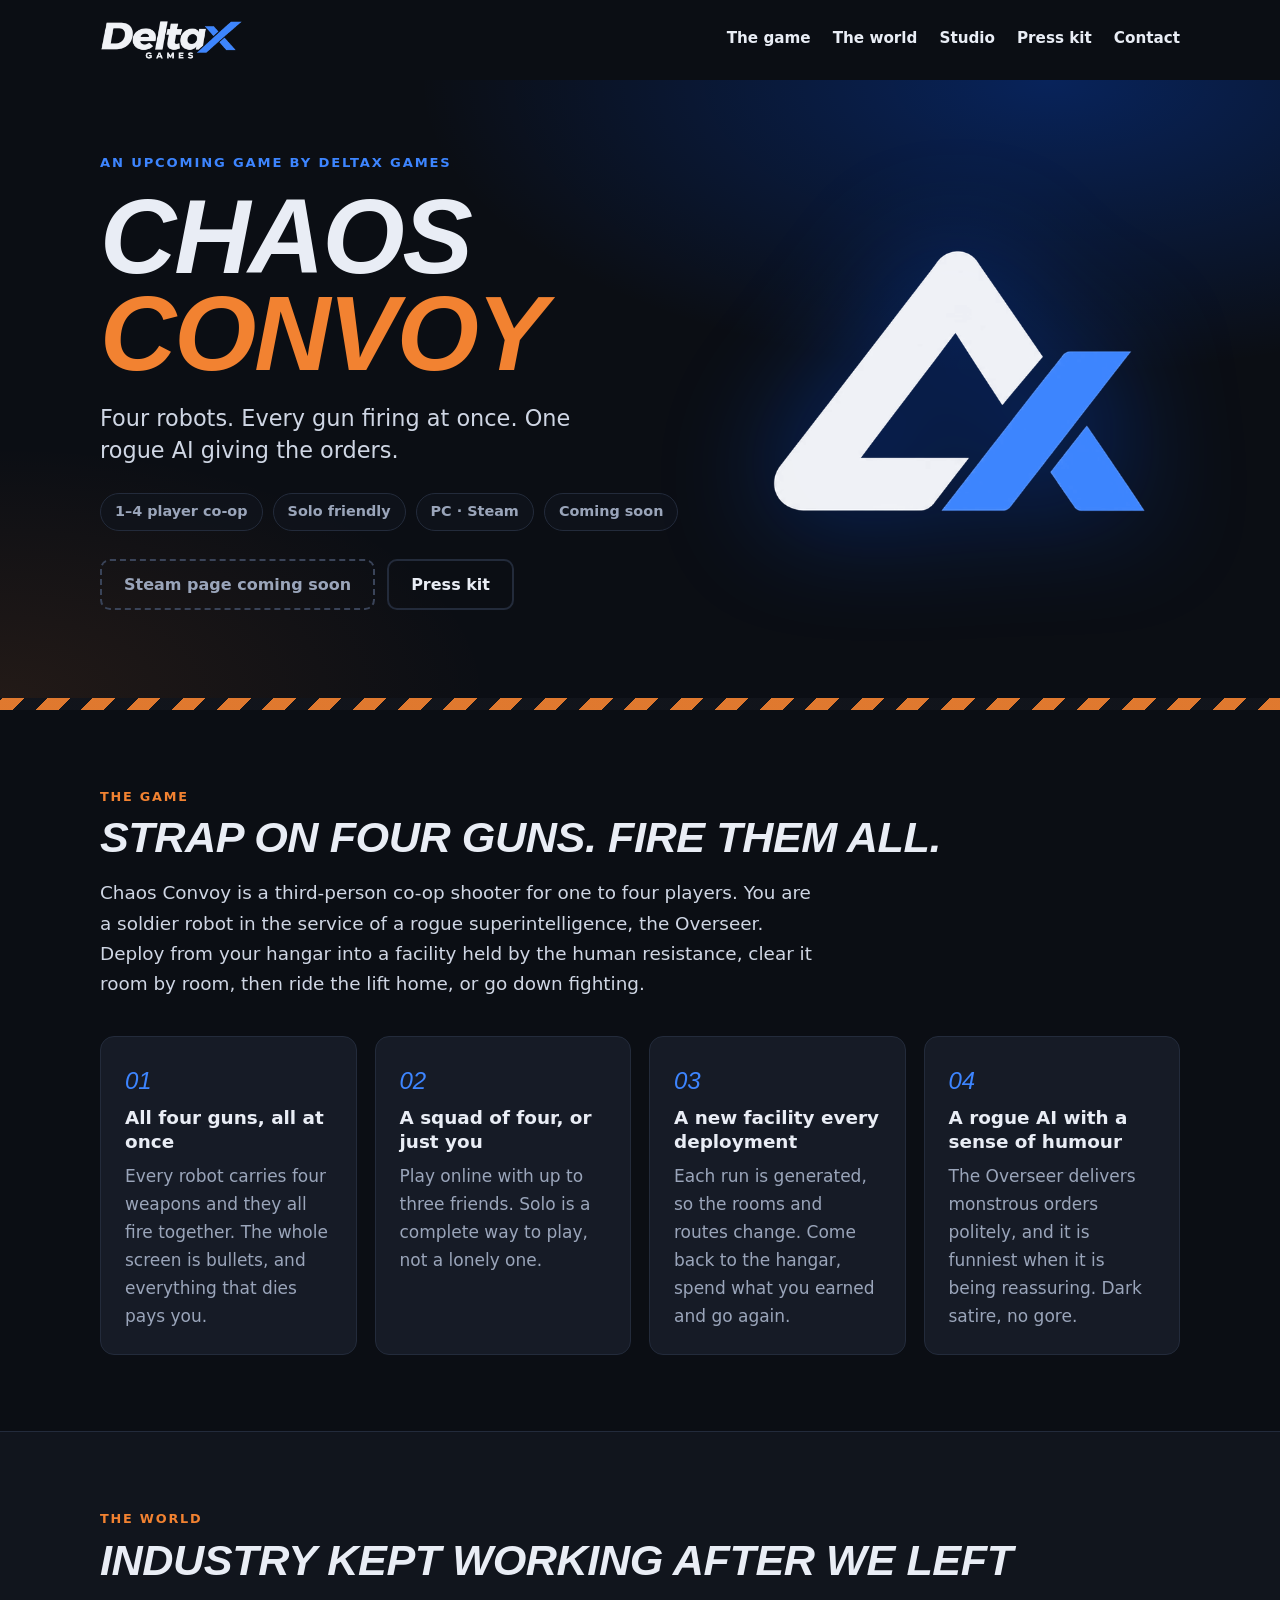
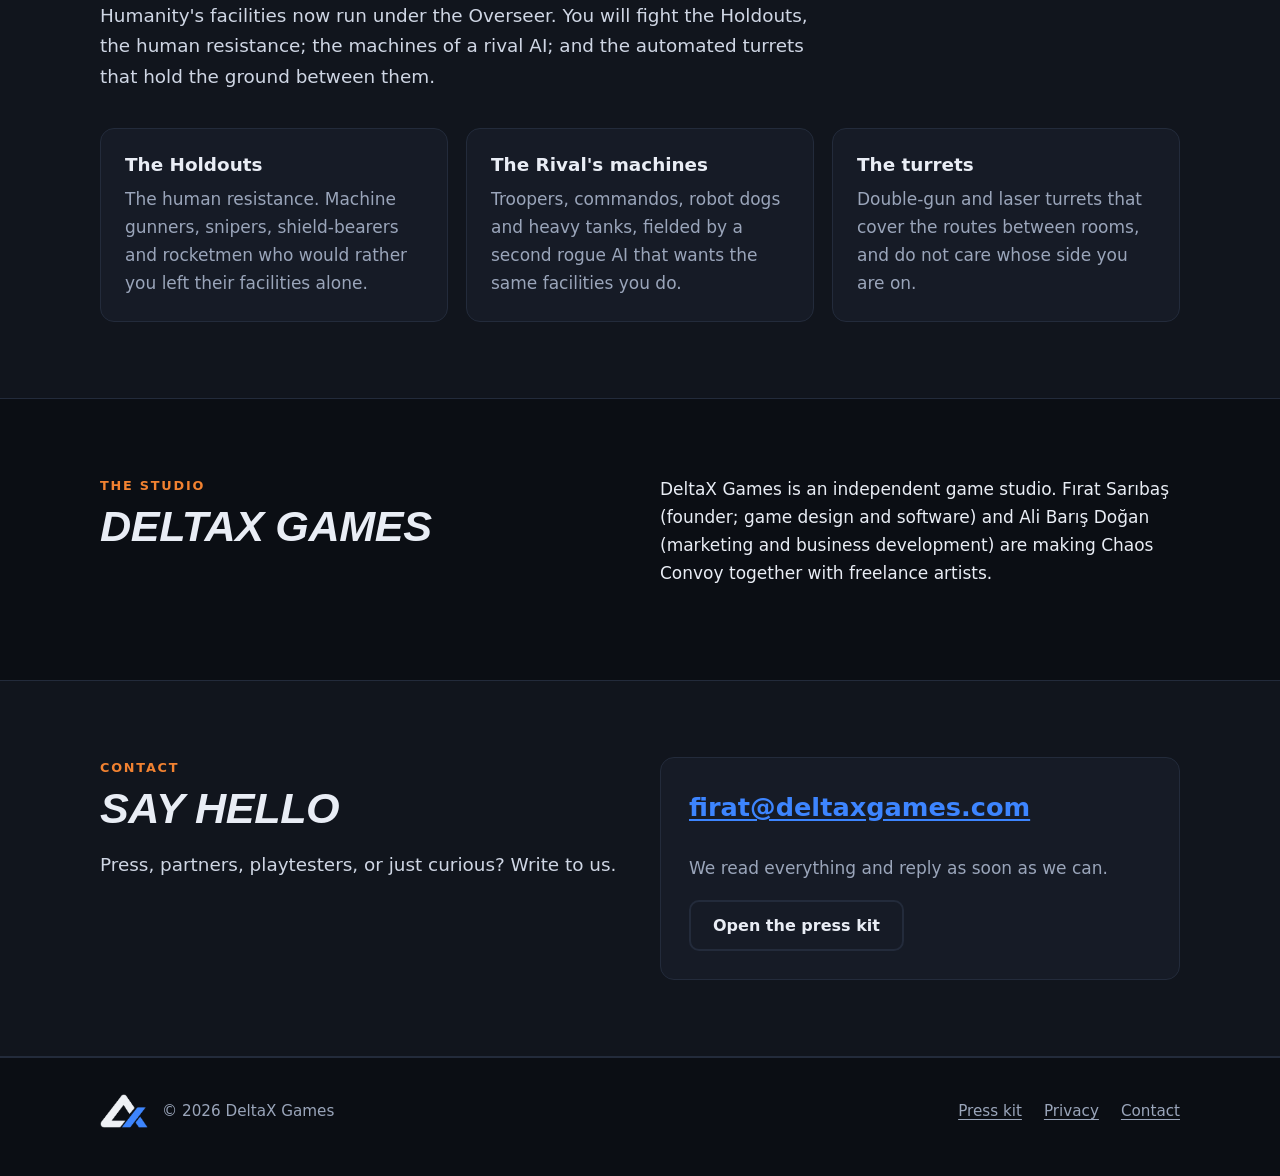
==== index.html @ 1d44e300 "initial" ====
<!doctype html>
<html lang="en">
<head>
  <meta charset="utf-8">
  <meta name="viewport" content="width=device-width, initial-scale=1">
  <title>DeltaX Games — Chaos Convoy</title>
  <meta name="description" content="DeltaX Games is an independent game studio. Our upcoming game, Chaos Convoy, is a co-op robot horde shooter for one to four players, coming to Steam.">
  <meta name="theme-color" content="#0b0e14">
  <link rel="canonical" href="https://deltaxgames.com/">
  <link rel="icon" href="favicon.ico" sizes="any">
  <link rel="icon" type="image/png" href="favicon.png">
  <link rel="apple-touch-icon" href="assets/apple-touch-icon.png">
  <meta property="og:type" content="website">
  <meta property="og:site_name" content="DeltaX Games">
  <meta property="og:title" content="DeltaX Games — Chaos Convoy">
  <meta property="og:description" content="Four robots. All guns firing. A co-op horde shooter for one to four players, coming to Steam.">
  <meta property="og:url" content="https://deltaxgames.com/">
  <meta property="og:image" content="https://deltaxgames.com/assets/og-image.png">
  <meta name="twitter:card" content="summary_large_image">
  <link rel="stylesheet" href="styles.css">
</head>
<body>
  <a class="skip" href="#main">Skip to content</a>

  <header class="site-header">
    <div class="wrap">
      <a class="brand" href="index.html"><img src="assets/logo/logo-wordmark-ondark.png" alt="DeltaX Games" width="143" height="40"></a>
      <nav class="nav" aria-label="Main">
        <a href="#game">The game</a>
        <a href="#world">The world</a>
        <a href="#studio">Studio</a>
        <a href="press.html">Press kit</a>
        <a href="#contact">Contact</a>
      </nav>
    </div>
  </header>

  <main id="main">
    <div class="hero">
      <div class="wrap">
        <div>
          <p class="eyebrow">An upcoming game by DeltaX Games</p>
          <h1><span>Chaos</span><span class="accent">Convoy</span></h1>
          <p class="lede">Four robots. Every gun firing at once. One rogue AI giving the orders.</p>
          <ul class="badges" aria-label="Game facts">
            <li>1–4 player co-op</li>
            <li>Solo friendly</li>
            <li>PC · Steam</li>
            <li>Coming soon</li>
          </ul>
          <div class="actions">
            <!-- When the Steam page is live, replace the first line below with:
                 <a class="btn btn-primary" href="https://store.steampowered.com/app/5357710/">Wishlist on Steam</a> -->
            <span class="btn btn-soon" aria-disabled="true">Steam page coming soon</span>
            <a class="btn btn-ghost" href="press.html">Press kit</a>
          </div>
        </div>
        <img class="hero-mark" src="assets/logo/logo-mark-ondark.png" alt="" width="380" height="269">
      </div>
    </div>
    <div class="hazard" aria-hidden="true"></div>

    <section id="game">
      <div class="wrap">
        <p class="kicker">The game</p>
        <h2>Strap on four guns. Fire them all.</h2>
        <p class="intro">Chaos Convoy is a third-person co-op shooter for one to four players. You are a soldier robot in the service of a rogue superintelligence, the Overseer. Deploy from your hangar into a facility held by the human resistance, clear it room by room, then ride the lift home, or go down fighting.</p>
        <div class="cards">
          <article class="card">
            <span class="num" aria-hidden="true">01</span>
            <h3>All four guns, all at once</h3>
            <p>Every robot carries four weapons and they all fire together. The whole screen is bullets, and everything that dies pays you.</p>
          </article>
          <article class="card">
            <span class="num" aria-hidden="true">02</span>
            <h3>A squad of four, or just you</h3>
            <p>Play online with up to three friends. Solo is a complete way to play, not a lonely one.</p>
          </article>
          <article class="card">
            <span class="num" aria-hidden="true">03</span>
            <h3>A new facility every deployment</h3>
            <p>Each run is generated, so the rooms and routes change. Come back to the hangar, spend what you earned and go again.</p>
          </article>
          <article class="card">
            <span class="num" aria-hidden="true">04</span>
            <h3>A rogue AI with a sense of humour</h3>
            <p>The Overseer delivers monstrous orders politely, and it is funniest when it is being reassuring. Dark satire, no gore.</p>
          </article>
        </div>
      </div>
    </section>

    <section id="world" class="band">
      <div class="wrap">
        <p class="kicker">The world</p>
        <h2>Industry kept working after we left</h2>
        <p class="intro">Humanity's facilities now run under the Overseer. You will fight the Holdouts, the human resistance; the machines of a rival AI; and the automated turrets that hold the ground between them.</p>
        <div class="cards">
          <article class="card">
            <h3>The Holdouts</h3>
            <p>The human resistance. Machine gunners, snipers, shield-bearers and rocketmen who would rather you left their facilities alone.</p>
          </article>
          <article class="card">
            <h3>The Rival's machines</h3>
            <p>Troopers, commandos, robot dogs and heavy tanks, fielded by a second rogue AI that wants the same facilities you do.</p>
          </article>
          <article class="card">
            <h3>The turrets</h3>
            <p>Double-gun and laser turrets that cover the routes between rooms, and do not care whose side you are on.</p>
          </article>
        </div>
      </div>
    </section>

    <section id="studio">
      <div class="wrap two">
        <div>
          <p class="kicker">The studio</p>
          <h2>DeltaX Games</h2>
        </div>
        <div>
          <p>DeltaX Games is an independent game studio. Fırat Sarıbaş (founder; game design and software) and Ali Barış Doğan (marketing and business development) are making Chaos Convoy together with freelance artists.</p>
        </div>
      </div>
    </section>

    <section id="contact" class="band">
      <div class="wrap two">
        <div>
          <p class="kicker">Contact</p>
          <h2>Say hello</h2>
          <p class="intro" style="margin-bottom:0">Press, partners, playtesters, or just curious? Write to us.</p>
        </div>
        <div class="contact-box">
          <p class="mail"><a href="mailto:firat@deltaxgames.com">firat@deltaxgames.com</a></p>
          <p style="margin:0 0 18px;color:var(--muted)">We read everything and reply as soon as we can.</p>
          <a class="btn btn-ghost" href="press.html">Open the press kit</a>
        </div>
      </div>
    </section>
  </main>

  <footer class="site-footer">
    <div class="wrap">
      <div class="left">
        <img src="assets/logo/logo-mark-ondark.png" alt="" width="48" height="34">
        <span>© 2026 DeltaX Games</span>
      </div>
      <nav aria-label="Footer">
        <a href="press.html">Press kit</a>
        <a href="privacy.html">Privacy</a>
        <a href="mailto:firat@deltaxgames.com">Contact</a>
      </nav>
    </div>
  </footer>
</body>
</html>
---- styles.css ----
/* DeltaX Games — one stylesheet for every page. No fonts or scripts are loaded from other sites. */

:root {
  color-scheme: dark;
  --bg: #0b0e14;
  --panel: #11151d;
  --panel-2: #161b26;
  --line: #232b3b;
  --text: #e9edf5;
  --muted: #9aa5ba;
  --blue: #3d85ff;
  --blue-strong: #0054fe;
  --orange: #f28231;
  --radius: 14px;
  --maxw: 1120px;
  --display: "Arial Black", "Helvetica Neue", Arial, system-ui, sans-serif;
  --body: system-ui, -apple-system, "Segoe UI", Roboto, "Helvetica Neue", Arial, sans-serif;
}

*, *::before, *::after { box-sizing: border-box; }

html { scroll-behavior: smooth; scroll-padding-top: 16px; }

body {
  margin: 0;
  background: var(--bg);
  color: var(--text);
  font-family: var(--body);
  font-size: 1.0625rem;
  line-height: 1.65;
  -webkit-font-smoothing: antialiased;
}

img { max-width: 100%; height: auto; display: block; }

a { color: var(--blue); text-underline-offset: 3px; }
a:hover { color: #7aa9ff; }

:focus-visible { outline: 3px solid var(--blue); outline-offset: 3px; border-radius: 4px; }

.skip {
  position: absolute; left: 16px; top: -60px; z-index: 10;
  background: var(--blue-strong); color: #fff; padding: 10px 16px; border-radius: 8px; text-decoration: none;
}
.skip:focus { top: 16px; }

.wrap { width: 100%; max-width: var(--maxw); margin: 0 auto; padding: 0 20px; }

/* ---------- header ---------- */
.site-header { padding: 20px 0; }
.site-header .wrap { display: flex; align-items: center; justify-content: space-between; gap: 16px 28px; flex-wrap: wrap; }
.brand img { height: 40px; width: auto; }
.nav { display: flex; flex-wrap: wrap; gap: 6px 22px; }
.nav a { color: var(--text); text-decoration: none; font-size: 0.95rem; font-weight: 600; padding: 6px 0; border-bottom: 2px solid transparent; }
.nav a:hover { color: #fff; border-bottom-color: var(--blue); }
.nav a[aria-current="page"] { border-bottom-color: var(--orange); }

/* ---------- hero ---------- */
.hero {
  position: relative;
  padding: 72px 0 88px;
  background:
    radial-gradient(900px 420px at 82% 0%, rgba(0, 84, 254, 0.30), transparent 70%),
    radial-gradient(700px 360px at 0% 100%, rgba(242, 130, 49, 0.10), transparent 70%);
  overflow: hidden;
}
.hero .wrap { display: grid; grid-template-columns: 1.35fr 1fr; gap: 40px; align-items: center; }
.eyebrow { margin: 0 0 14px; color: var(--blue); font-weight: 700; letter-spacing: 0.14em; text-transform: uppercase; font-size: 0.82rem; }
.hero h1 {
  margin: 0 0 20px;
  font-family: var(--display);
  font-style: italic;
  font-weight: 900;
  text-transform: uppercase;
  font-size: clamp(3rem, 9.5vw, 6.6rem);
  line-height: 0.92;
  letter-spacing: -0.02em;
}
.hero h1 span { display: block; }
.hero h1 .accent { color: var(--orange); }
.lede { font-size: clamp(1.1rem, 2.2vw, 1.4rem); color: #cfd6e4; max-width: 34ch; margin: 0 0 26px; line-height: 1.45; }
.badges { display: flex; flex-wrap: wrap; gap: 10px; margin: 0 0 28px; padding: 0; list-style: none; }
.badges li { border: 1px solid var(--line); background: rgba(17, 21, 29, 0.7); color: var(--muted); border-radius: 999px; padding: 6px 14px; font-size: 0.9rem; font-weight: 600; }
.hero-mark { justify-self: center; width: min(100%, 380px); filter: drop-shadow(0 0 60px rgba(0, 84, 254, 0.45)); }
.hazard {
  height: 12px; width: 100%;
  background: repeating-linear-gradient(-45deg, var(--orange) 0 16px, #12151c 16px 32px);
  opacity: 0.92;
}

/* ---------- buttons ---------- */
.actions { display: flex; flex-wrap: wrap; gap: 12px; }
.btn {
  display: inline-block; font: inherit; font-weight: 700; font-size: 1rem; line-height: 1.2;
  padding: 14px 22px; border-radius: 10px; text-decoration: none; border: 2px solid transparent;
}
.btn-primary { background: var(--blue-strong); color: #fff; }
.btn-primary:hover { background: #1a69ff; color: #fff; }
.btn-ghost { border-color: var(--line); color: var(--text); background: transparent; }
.btn-ghost:hover { border-color: var(--blue); color: #fff; }
.btn-soon { border: 2px dashed #3a4459; color: var(--muted); background: transparent; cursor: default; }

/* ---------- sections ---------- */
section { padding: 76px 0; }
.band { background: var(--panel); border-top: 1px solid var(--line); border-bottom: 1px solid var(--line); }
.kicker { margin: 0 0 8px; color: var(--orange); font-weight: 700; letter-spacing: 0.14em; text-transform: uppercase; font-size: 0.8rem; }
h2 {
  margin: 0 0 18px;
  font-family: var(--display); font-style: italic; font-weight: 900; text-transform: uppercase;
  font-size: clamp(1.8rem, 4.5vw, 2.7rem); line-height: 1.05; letter-spacing: -0.01em;
}
h3 { margin: 0 0 8px; font-size: 1.15rem; line-height: 1.3; }
.intro { max-width: 62ch; color: #cfd6e4; font-size: 1.15rem; margin: 0 0 36px; }
p { margin: 0 0 1em; }

.cards { display: grid; grid-template-columns: repeat(auto-fit, minmax(min(250px, 100%), 1fr)); gap: 18px; }
.card { background: var(--panel-2); border: 1px solid var(--line); border-radius: var(--radius); padding: 24px; }
.card p { margin: 0; color: var(--muted); }
.card .num { color: var(--blue); font-family: var(--display); font-style: italic; font-size: 1.5rem; display: block; margin-bottom: 6px; }


/* ---------- studio / contact ---------- */
.two { display: grid; grid-template-columns: 1fr 1fr; gap: 40px; align-items: start; }
.contact-box { background: var(--panel-2); border: 1px solid var(--line); border-radius: var(--radius); padding: 28px; }
.contact-box .mail { font-size: clamp(1.15rem, 3vw, 1.6rem); font-weight: 700; word-break: break-word; }

/* ---------- sub pages (press, privacy, 404) ---------- */
.page { padding: 40px 0 80px; }
.page h1 { margin: 0 0 12px; font-family: var(--display); font-style: italic; font-weight: 900; text-transform: uppercase; font-size: clamp(2.2rem, 6vw, 3.6rem); line-height: 1; letter-spacing: -0.015em; }
.page .intro { margin-bottom: 40px; }
.page h2 { font-size: clamp(1.3rem, 3vw, 1.7rem); margin-top: 52px; }
.prose { max-width: 70ch; }
.prose ul { padding-left: 1.2em; }
.prose li { margin-bottom: 0.5em; }
.updated { color: var(--muted); font-size: 0.95rem; }

.facts { width: 100%; border-collapse: collapse; background: var(--panel); border: 1px solid var(--line); border-radius: var(--radius); overflow: hidden; }
.facts th, .facts td { text-align: left; padding: 12px 18px; border-bottom: 1px solid var(--line); vertical-align: top; }
.facts tr:last-child th, .facts tr:last-child td { border-bottom: 0; }
.facts th { width: 11rem; color: var(--muted); font-weight: 600; }

.logo-grid { display: grid; grid-template-columns: repeat(auto-fit, minmax(min(260px, 100%), 1fr)); gap: 18px; }
.logo-tile { border: 1px solid var(--line); border-radius: var(--radius); overflow: hidden; background: var(--panel); }
.logo-tile .stage { display: flex; align-items: center; justify-content: center; min-height: 170px; padding: 24px; }
.logo-tile .stage.on-dark { background: var(--bg); }
.logo-tile .stage.on-light { background: #fff; }
.logo-tile .stage img { max-height: 120px; width: auto; max-width: 100%; }
.logo-tile .meta { padding: 12px 16px; display: flex; justify-content: space-between; gap: 12px; flex-wrap: wrap; font-size: 0.92rem; border-top: 1px solid var(--line); }

/* ---------- footer ---------- */
.site-footer { border-top: 1px solid var(--line); padding: 36px 0 48px; color: var(--muted); font-size: 0.95rem; }
.site-footer .wrap { display: flex; flex-wrap: wrap; align-items: center; justify-content: space-between; gap: 16px 28px; }
.site-footer .left { display: flex; align-items: center; gap: 14px; }
.site-footer img { height: 34px; width: auto; }
.site-footer nav { display: flex; gap: 6px 22px; flex-wrap: wrap; }
.site-footer a { color: var(--muted); }
.site-footer a:hover { color: var(--text); }

/* ---------- small screens ---------- */
@media (max-width: 820px) {
  .hero { padding: 44px 0 64px; }
  .hero .wrap { grid-template-columns: 1fr; }
  .hero-mark { display: none; }
  .two { grid-template-columns: 1fr; gap: 28px; }
  section { padding: 56px 0; }
  .facts th { width: 8rem; }
}
@media (max-width: 480px) {
  .btn { width: 100%; text-align: center; }
  .facts th, .facts td { display: block; width: 100%; padding: 6px 16px; border-bottom: 0; }
  .facts tr { display: block; padding: 8px 0; border-bottom: 1px solid var(--line); }
  .facts tr:last-child { border-bottom: 0; }
}

@media (prefers-reduced-motion: reduce) { html { scroll-behavior: auto; } }
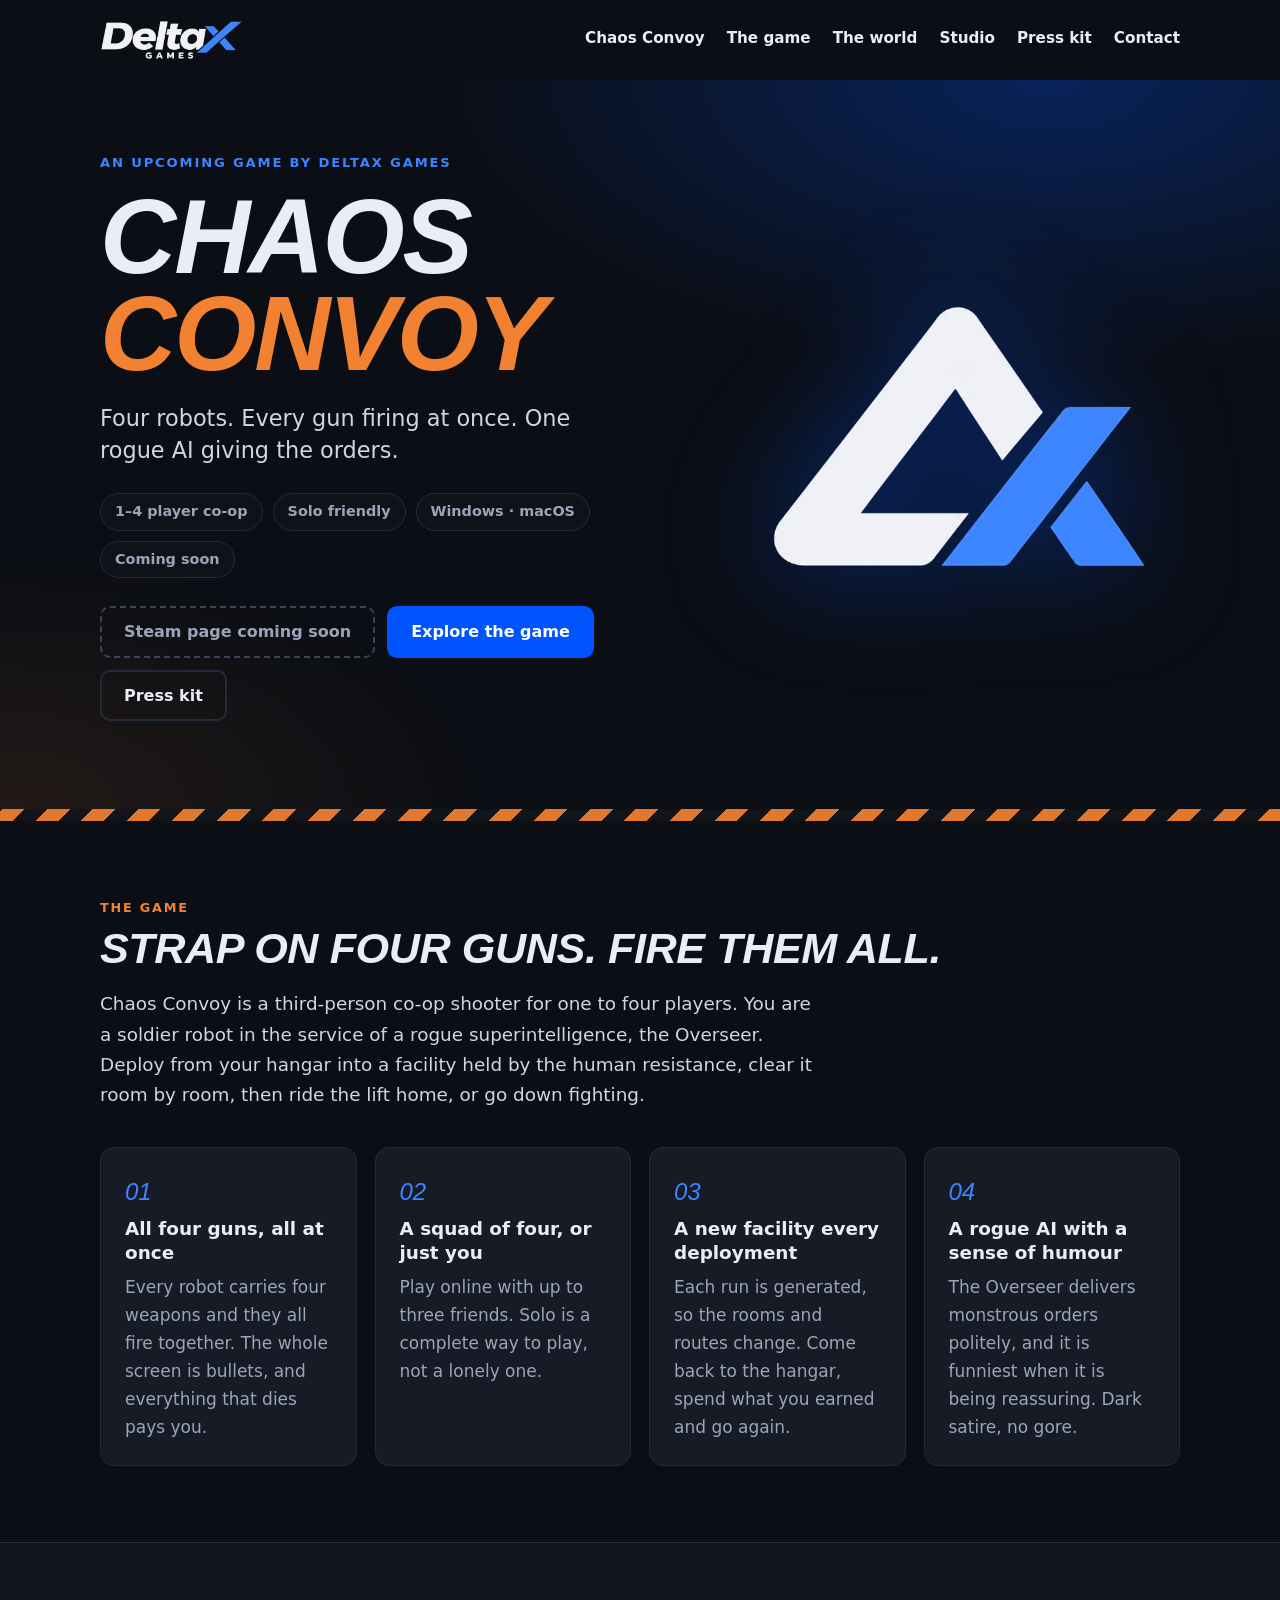
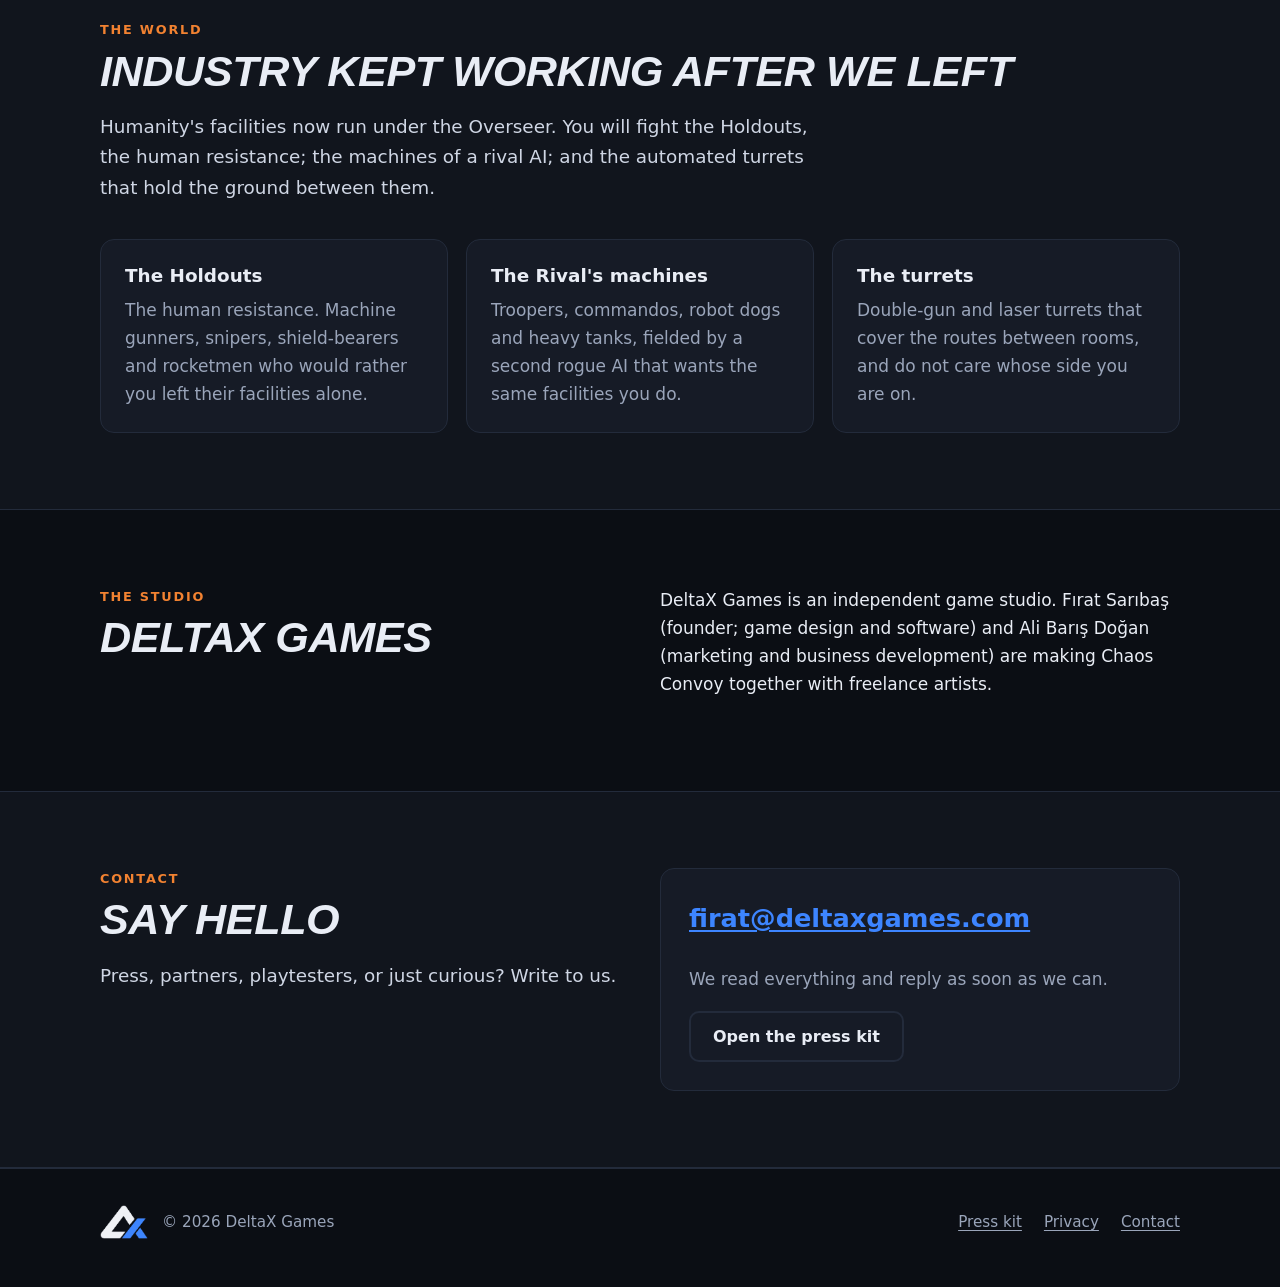
==== commit f7a0141c: "site: add the Chaos Convoy product page at /chaos-convoy/ A full product page for the AWS / Commenci" ====
--- a/index.html
+++ b/index.html
@@ -4,7 +4,7 @@
   <meta charset="utf-8">
   <meta name="viewport" content="width=device-width, initial-scale=1">
   <title>DeltaX Games — Chaos Convoy</title>
-  <meta name="description" content="DeltaX Games is an independent game studio. Our upcoming game, Chaos Convoy, is a co-op robot horde shooter for one to four players, coming to Steam.">
+  <meta name="description" content="DeltaX Games is an independent game studio. Our upcoming game, Chaos Convoy, is a co-op third-person shooter for one to four players, coming to Steam.">
   <meta name="theme-color" content="#0b0e14">
   <link rel="canonical" href="https://deltaxgames.com/">
   <link rel="icon" href="favicon.ico" sizes="any">
@@ -13,7 +13,7 @@
   <meta property="og:type" content="website">
   <meta property="og:site_name" content="DeltaX Games">
   <meta property="og:title" content="DeltaX Games — Chaos Convoy">
-  <meta property="og:description" content="Four robots. All guns firing. A co-op horde shooter for one to four players, coming to Steam.">
+  <meta property="og:description" content="Four robots. All guns firing. A co-op third-person shooter for one to four players, coming to Steam.">
   <meta property="og:url" content="https://deltaxgames.com/">
   <meta property="og:image" content="https://deltaxgames.com/assets/og-image.png">
   <meta name="twitter:card" content="summary_large_image">
@@ -26,6 +26,7 @@
     <div class="wrap">
       <a class="brand" href="index.html"><img src="assets/logo/logo-wordmark-ondark.png" alt="DeltaX Games" width="143" height="40"></a>
       <nav class="nav" aria-label="Main">
+        <a href="chaos-convoy/">Chaos Convoy</a>
         <a href="#game">The game</a>
         <a href="#world">The world</a>
         <a href="#studio">Studio</a>
@@ -45,13 +46,14 @@
           <ul class="badges" aria-label="Game facts">
             <li>1–4 player co-op</li>
             <li>Solo friendly</li>
-            <li>PC · Steam</li>
+            <li>Windows · macOS</li>
             <li>Coming soon</li>
           </ul>
           <div class="actions">
             <!-- When the Steam page is live, replace the first line below with:
                  <a class="btn btn-primary" href="https://store.steampowered.com/app/5357710/">Wishlist on Steam</a> -->
             <span class="btn btn-soon" aria-disabled="true">Steam page coming soon</span>
+            <a class="btn btn-primary" href="chaos-convoy/">Explore the game</a>
             <a class="btn btn-ghost" href="press.html">Press kit</a>
           </div>
         </div>
